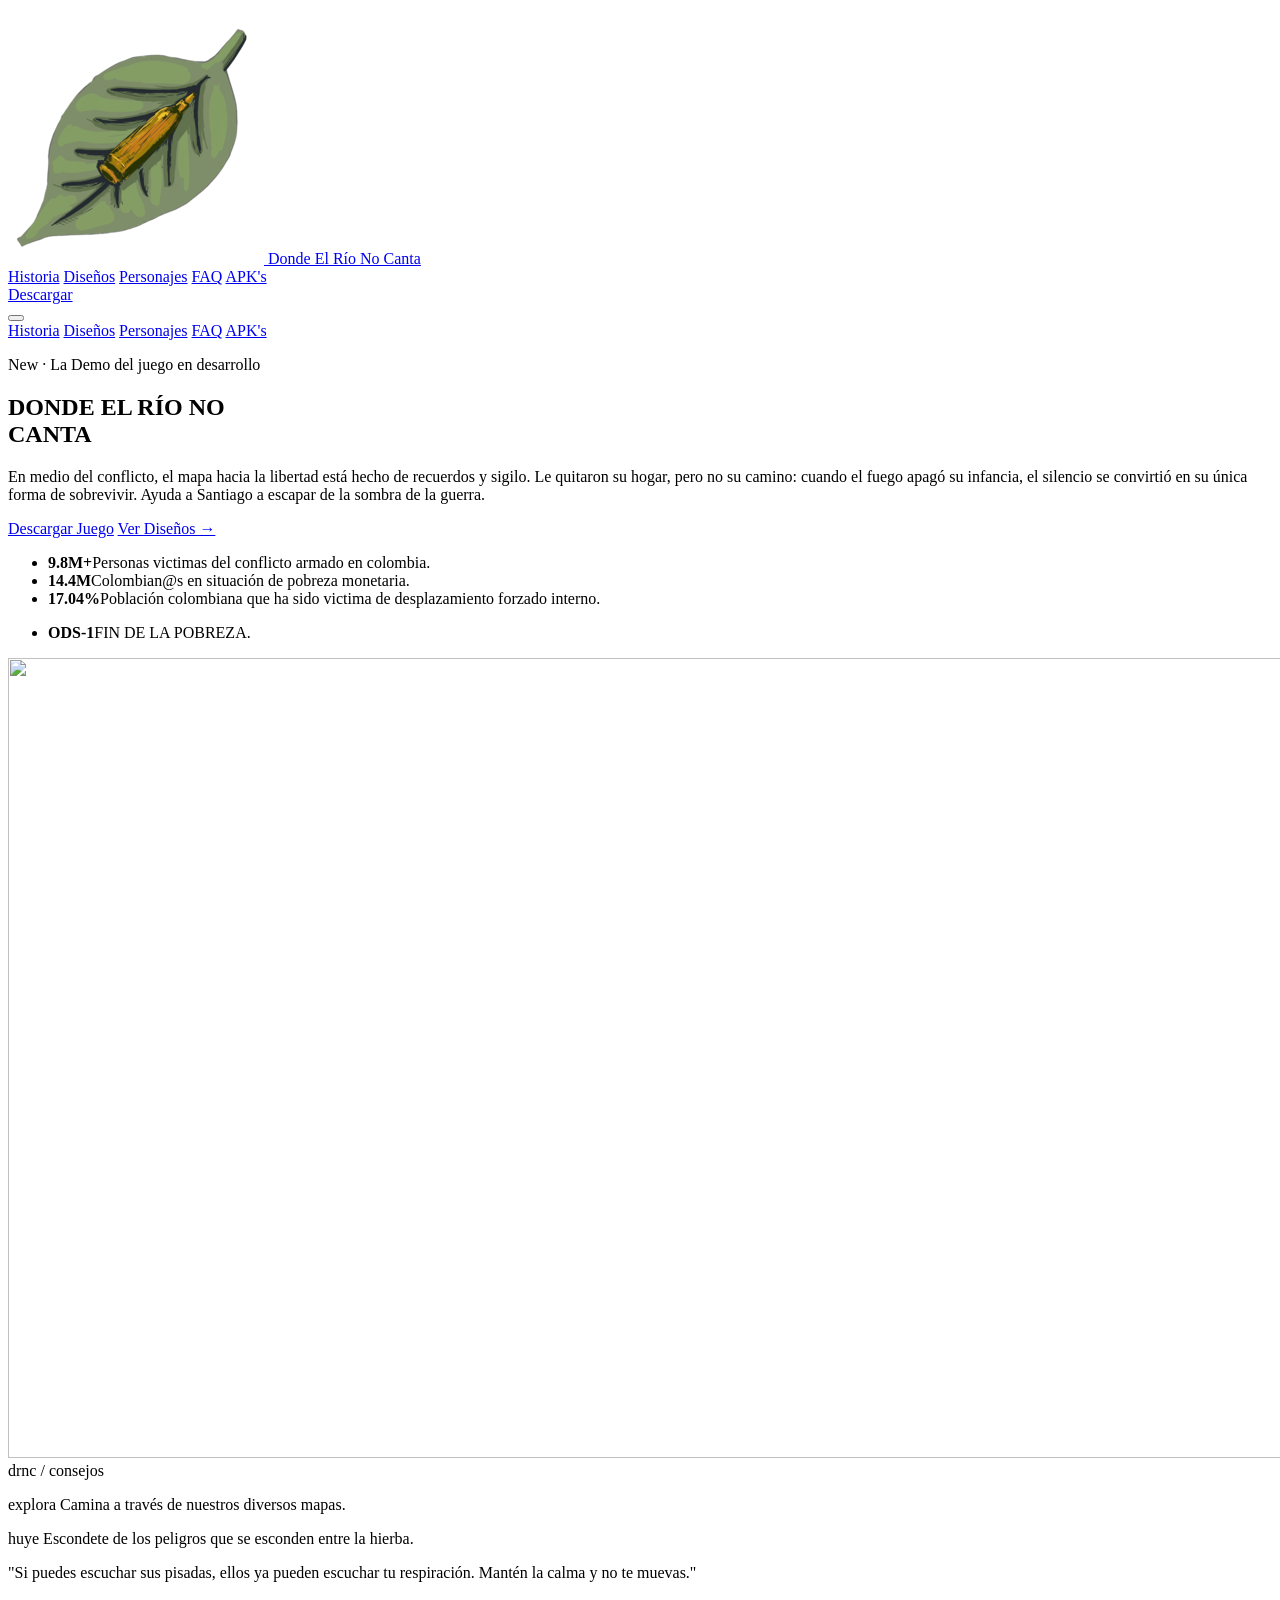
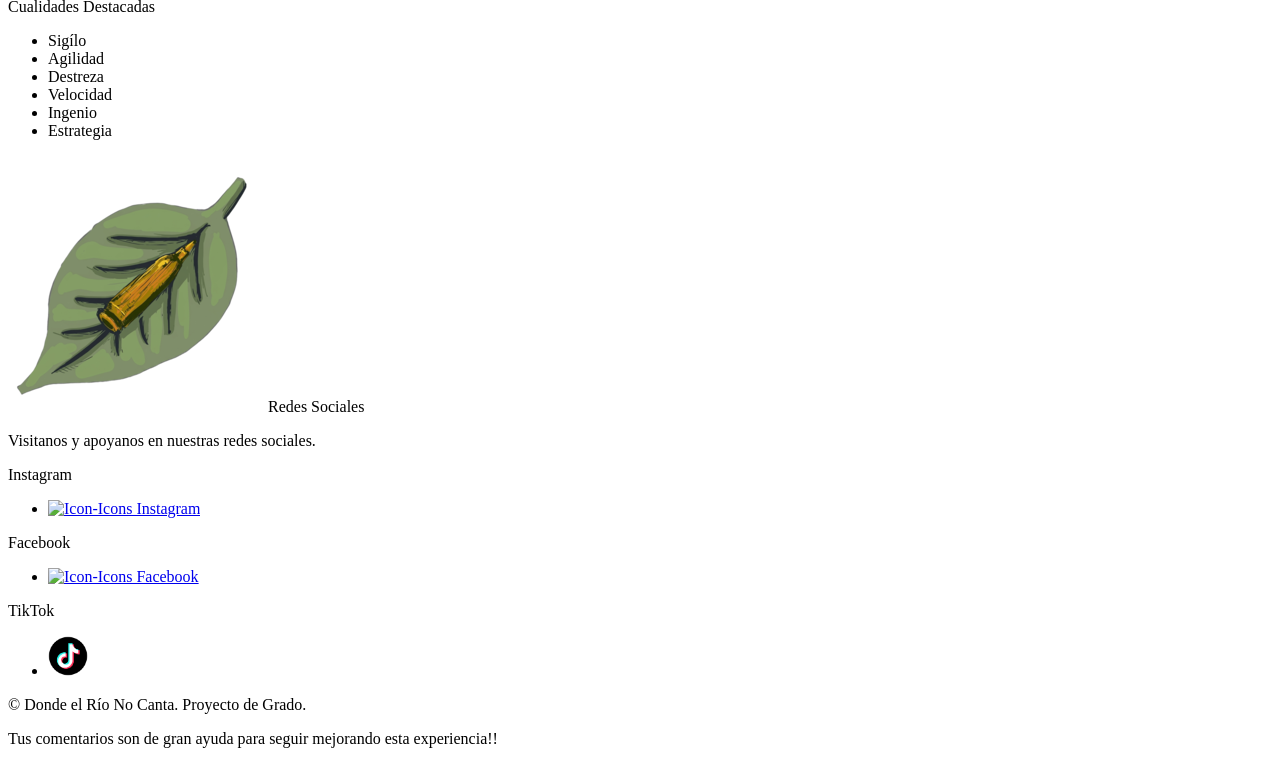
==== index.html @ 15a96696 "Update index.html" ====
<!DOCTYPE html>
<html lang="es">
<head>
  <meta charset="UTF-8">
  <meta name="viewport" content="width=device-width, initial-scale=1.0">
  <meta http-equiv="refresh" content="0; url=Html/Main.html">
  <title>Iniciando proyecto...</title>
  <script>
    window.location.replace("Html/Main.html");
  </script>
</head>
<body>
  <p>Iniciando el proyecto... Si no se abre automáticamente,
    <a href="Html/Main.html">haz clic aquí</a>.
  </p>
</body>
</html>
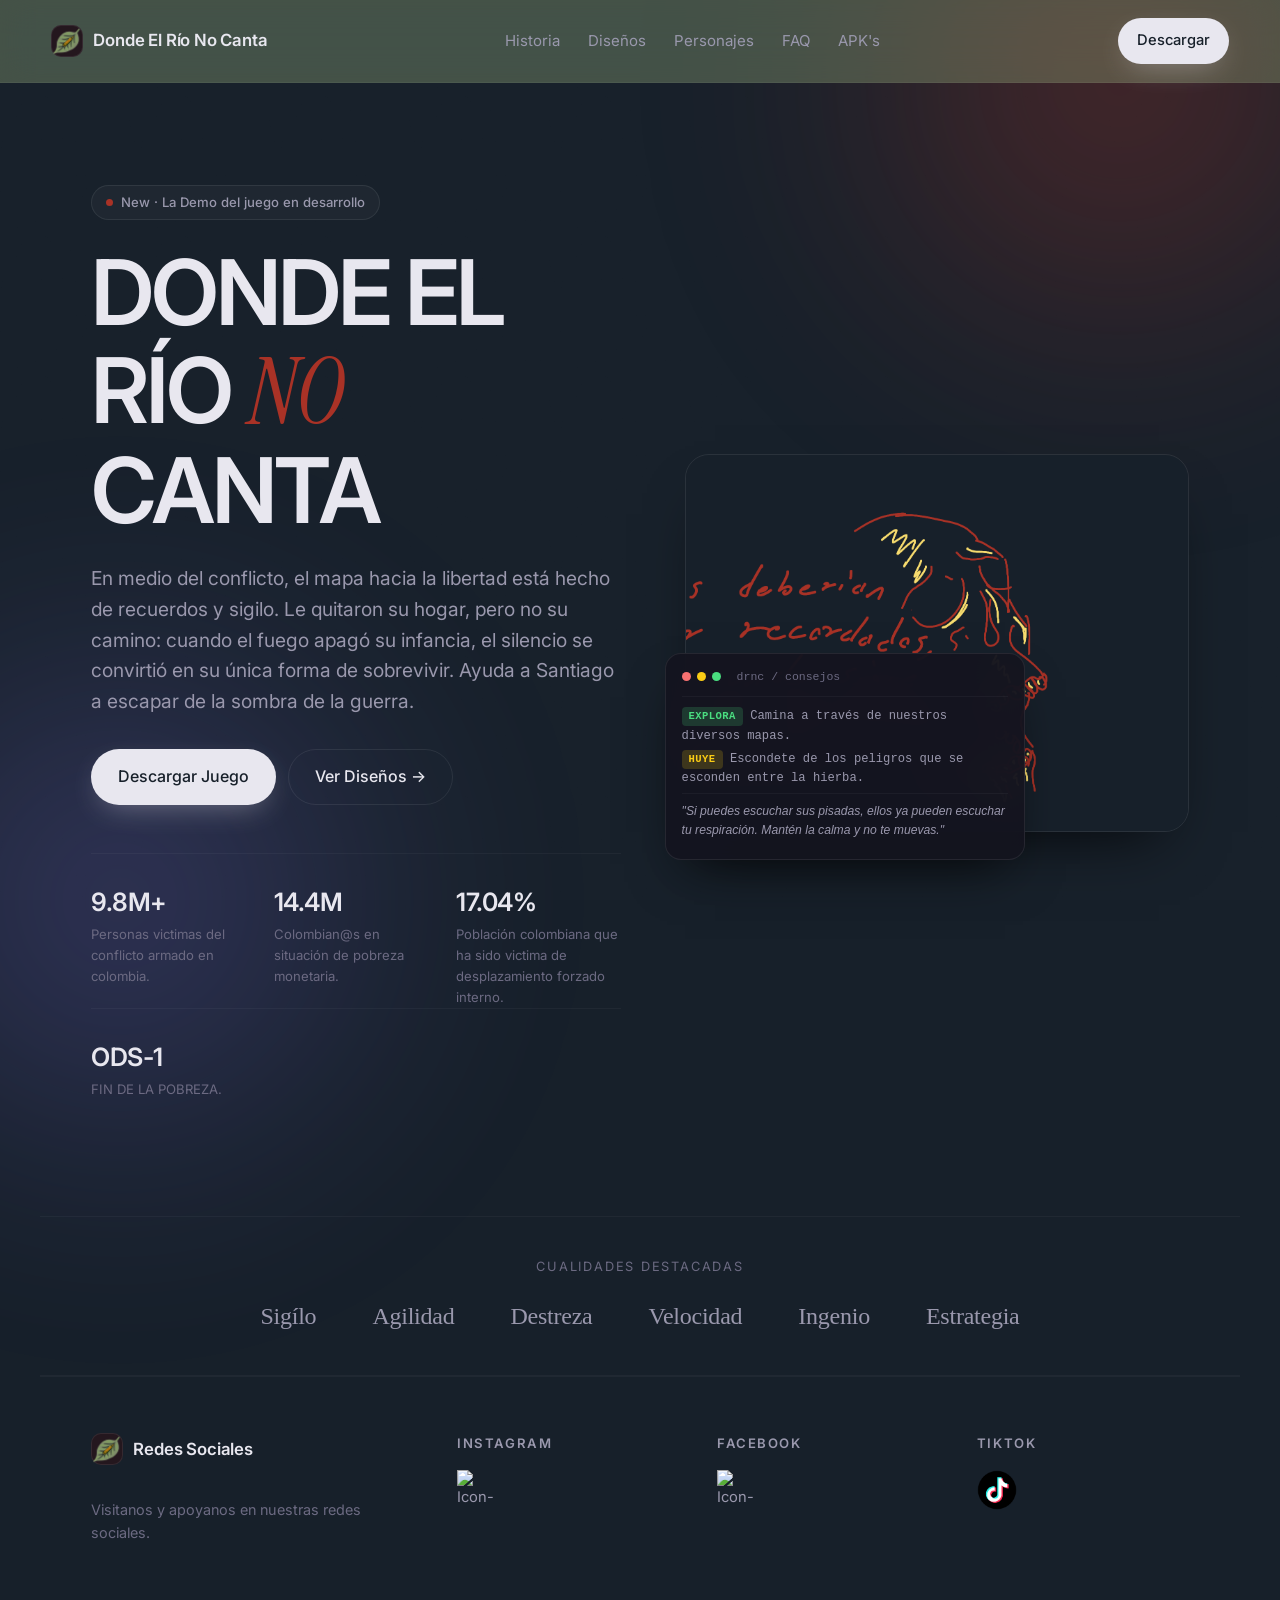
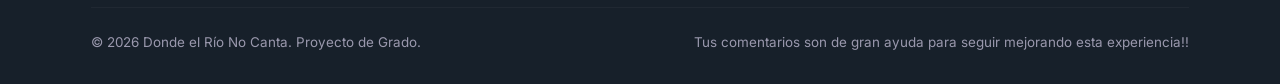
==== commit 6897a254: "Create index.html" ====
--- a/index.html
+++ b/index.html
@@ -1,17 +1,12 @@
 <!DOCTYPE html>
 <html lang="es">
 <head>
-  <meta charset="UTF-8">
-  <meta name="viewport" content="width=device-width, initial-scale=1.0">
-  <meta http-equiv="refresh" content="0; url=Html/Main.html">
-  <title>Iniciando proyecto...</title>
-  <script>
-    window.location.replace("Html/Main.html");
-  </script>
+    <meta charset="UTF-8">
+    <meta name="viewport" content="width=device-width, initial-scale=1.0">
+    <meta http-equiv="refresh" content="0; url=Main.html">
+    <title>Donde El Río No Canta</title>
 </head>
 <body>
-  <p>Iniciando el proyecto... Si no se abre automáticamente,
-    <a href="Html/Main.html">haz clic aquí</a>.
-  </p>
+    <p>Redirigiendo a <a href="Main.html">Donde El Río No Canta</a>...</p>
 </body>
 </html>
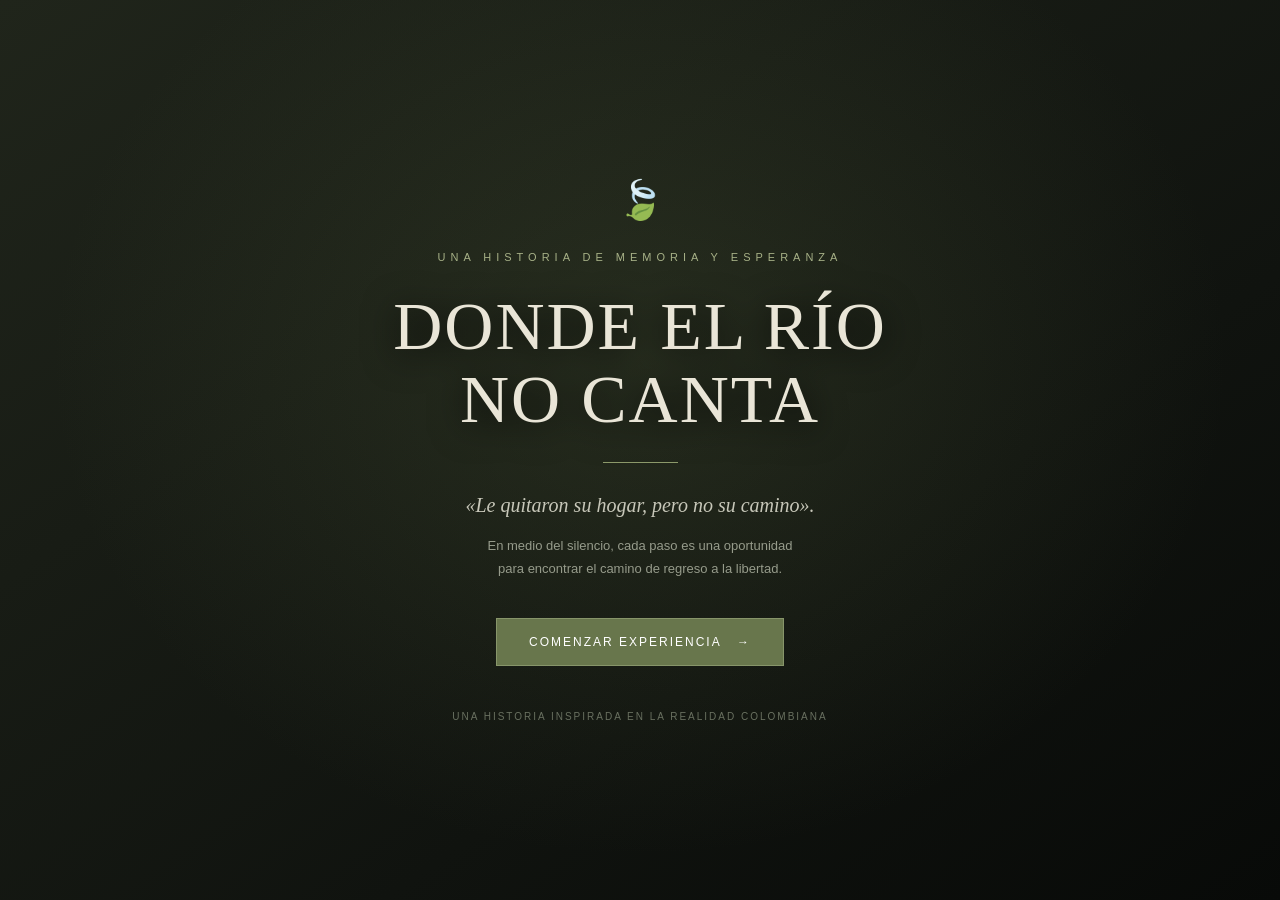
==== commit 378c0f2e: "Update index.html" ====
--- a/index.html
+++ b/index.html
@@ -1,12 +1,186 @@
+
 <!DOCTYPE html>
 <html lang="es">
 <head>
     <meta charset="UTF-8">
     <meta name="viewport" content="width=device-width, initial-scale=1.0">
-    <meta http-equiv="refresh" content="0; url=Main.html">
-    <title>Donde El Río No Canta</title>
+    <meta name="theme-color" content="#101610">
+    <title>Donde El Río No Canta | Inicio</title>
+
+    <style>
+        * {
+            margin: 0;
+            padding: 0;
+            box-sizing: border-box;
+        }
+
+        body {
+            min-height: 100vh;
+            font-family: Georgia, "Times New Roman", serif;
+            background:
+                radial-gradient(
+                    ellipse at 50% 40%,
+                    rgba(91, 105, 65, 0.25),
+                    transparent 65%
+                ),
+                linear-gradient(145deg, #20251b, #10130f 65%, #080a08);
+            color: #e9e5d7;
+            display: flex;
+            align-items: center;
+            justify-content: center;
+            overflow: hidden;
+        }
+
+        /* Textura decorativa */
+        body::before {
+            content: "";
+            position: fixed;
+            inset: 0;
+            pointer-events: none;
+            opacity: 0.16;
+            background-image:
+                repeating-linear-gradient(
+                    0deg,
+                    transparent,
+                    transparent 3px,
+                    rgba(255,255,255,0.025) 4px
+                );
+        }
+
+        .intro {
+            width: min(900px, 90%);
+            text-align: center;
+            padding: 55px 20px;
+            animation: aparecer 1.5s ease both;
+        }
+
+        .leaf {
+            font-size: 38px;
+            margin-bottom: 24px;
+            display: inline-block;
+            animation: flotar 4s ease-in-out infinite;
+            filter: grayscale(0.3);
+        }
+
+        .eyebrow {
+            color: #a7b187;
+            font-family: Arial, sans-serif;
+            font-size: 11px;
+            letter-spacing: 5px;
+            line-height: 2;
+            margin-bottom: 22px;
+        }
+
+        h1 {
+            font-size: clamp(35px, 7vw, 68px);
+            line-height: 1.08;
+            font-weight: normal;
+            letter-spacing: 2px;
+            margin-bottom: 25px;
+            text-shadow: 0 5px 35px #000;
+        }
+
+        .line {
+            width: 75px;
+            height: 1px;
+            background: #8d9a6b;
+            margin: 0 auto 25px;
+        }
+
+        .quote {
+            color: #c7c7b9;
+            font-size: clamp(16px, 2.5vw, 20px);
+            font-style: italic;
+            line-height: 1.7;
+            margin-bottom: 12px;
+        }
+
+        .description {
+            color: #969b8b;
+            font-family: Arial, sans-serif;
+            font-size: 13px;
+            line-height: 1.8;
+            margin-bottom: 38px;
+        }
+
+        .start {
+            display: inline-block;
+            padding: 16px 32px;
+            background: #68764c;
+            border: 1px solid #87956a;
+            color: #fff;
+            text-decoration: none;
+            font-family: Arial, sans-serif;
+            font-size: 12px;
+            letter-spacing: 2px;
+            transition: 0.3s ease;
+        }
+
+        .start:hover {
+            background: #849363;
+            transform: translateY(-3px);
+            box-shadow: 0 8px 30px rgba(115, 135, 78, 0.2);
+        }
+
+        .footer {
+            margin-top: 45px;
+            color: #697060;
+            font-family: Arial, sans-serif;
+            font-size: 10px;
+            letter-spacing: 2px;
+        }
+
+        @keyframes aparecer {
+            from {
+                opacity: 0;
+                transform: translateY(20px);
+            }
+            to {
+                opacity: 1;
+                transform: translateY(0);
+            }
+        }
+
+        @keyframes flotar {
+            0%, 100% { transform: translateY(0) rotate(-5deg); }
+            50% { transform: translateY(-8px) rotate(5deg); }
+        }
+
+        @media (prefers-reduced-motion: reduce) {
+            *, *::before, *::after {
+                animation: none !important;
+                transition: none !important;
+            }
+        }
+    </style>
 </head>
+
 <body>
-    <p>Redirigiendo a <a href="Main.html">Donde El Río No Canta</a>...</p>
+    <main class="intro">
+        <div class="leaf" aria-hidden="true">🍃</div>
+
+        <p class="eyebrow">UNA HISTORIA DE MEMORIA Y ESPERANZA</p>
+
+        <h1>DONDE EL RÍO<br>NO CANTA</h1>
+
+        <div class="line"></div>
+
+        <p class="quote">
+            «Le quitaron su hogar, pero no su camino».
+        </p>
+
+        <p class="description">
+            En medio del silencio, cada paso es una oportunidad<br>
+            para encontrar el camino de regreso a la libertad.
+        </p>
+
+        <a class="start" href="Main.html">
+            COMENZAR EXPERIENCIA &nbsp; →
+        </a>
+
+        <p class="footer">
+            UNA HISTORIA INSPIRADA EN LA REALIDAD COLOMBIANA
+        </p>
+    </main>
 </body>
 </html>
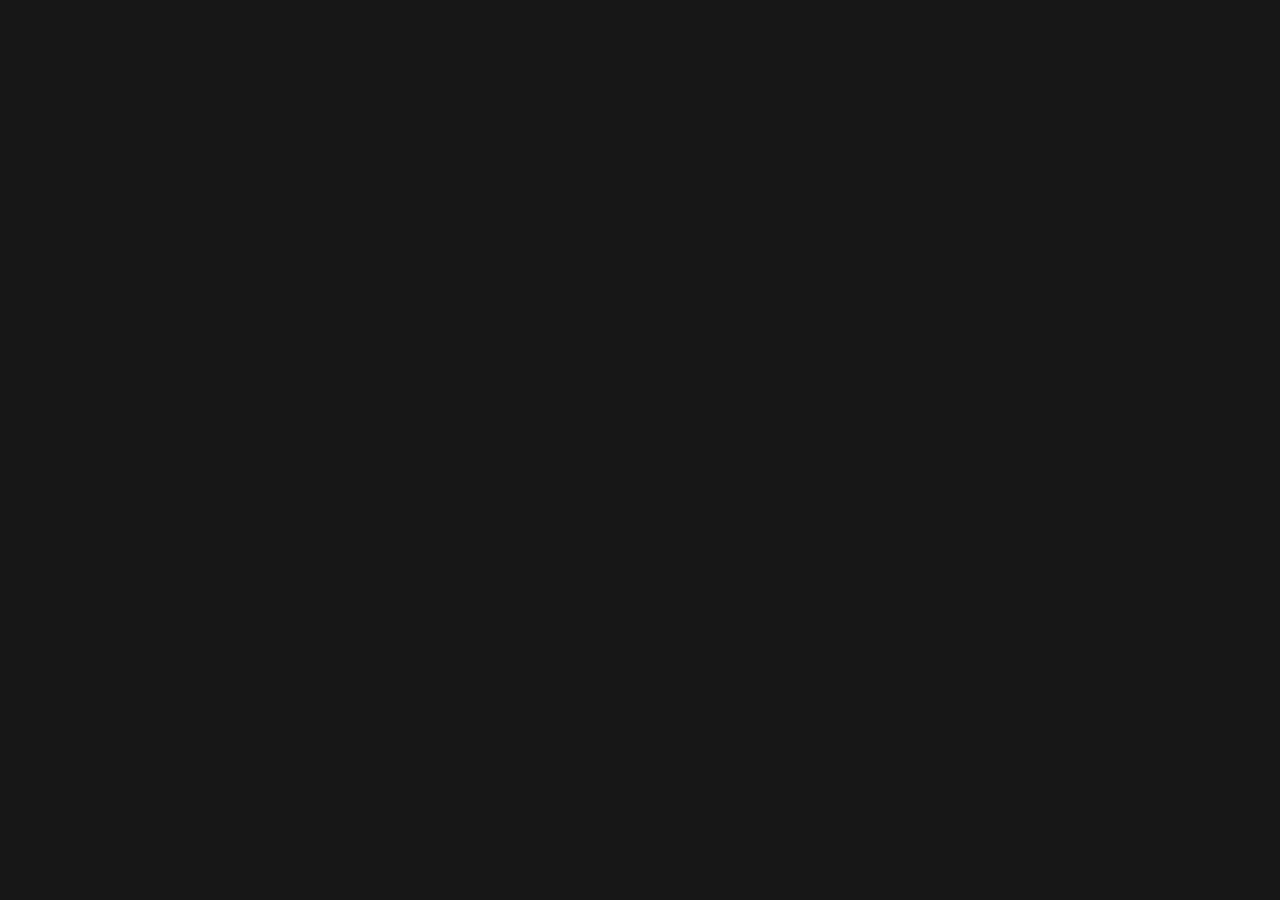
==== commit a145bdaa: "Update index.html" ====
--- a/index.html
+++ b/index.html
@@ -1,11 +1,11 @@
-
+```html
 <!DOCTYPE html>
 <html lang="es">
 <head>
     <meta charset="UTF-8">
     <meta name="viewport" content="width=device-width, initial-scale=1.0">
-    <meta name="theme-color" content="#101610">
-    <title>Donde El Río No Canta | Inicio</title>
+
+    <title>Donde El Río No Canta</title>
 
     <style>
         * {
@@ -15,125 +15,54 @@
         }
 
         body {
+            background: #171717;
+            color: #E5E5E5;
+            font-family: Georgia, "Times New Roman", serif;
             min-height: 100vh;
-            font-family: Georgia, "Times New Roman", serif;
-            background:
-                radial-gradient(
-                    ellipse at 50% 40%,
-                    rgba(91, 105, 65, 0.25),
-                    transparent 65%
-                ),
-                linear-gradient(145deg, #20251b, #10130f 65%, #080a08);
-            color: #e9e5d7;
             display: flex;
+            justify-content: center;
             align-items: center;
-            justify-content: center;
             overflow: hidden;
+
+            opacity: 0;
+            animation: aparecer 0.5s ease forwards;
         }
 
-        /* Textura decorativa */
-        body::before {
-            content: "";
-            position: fixed;
-            inset: 0;
-            pointer-events: none;
-            opacity: 0.16;
-            background-image:
-                repeating-linear-gradient(
-                    0deg,
-                    transparent,
-                    transparent 3px,
-                    rgba(255,255,255,0.025) 4px
-                );
-        }
-
-        .intro {
-            width: min(900px, 90%);
+        .pantalla {
             text-align: center;
-            padding: 55px 20px;
-            animation: aparecer 1.5s ease both;
-        }
-
-        .leaf {
-            font-size: 38px;
-            margin-bottom: 24px;
-            display: inline-block;
-            animation: flotar 4s ease-in-out infinite;
-            filter: grayscale(0.3);
-        }
-
-        .eyebrow {
-            color: #a7b187;
-            font-family: Arial, sans-serif;
-            font-size: 11px;
-            letter-spacing: 5px;
-            line-height: 2;
-            margin-bottom: 22px;
+            padding: 25px;
+            animation: revelar 0.8s ease forwards;
         }
 
         h1 {
-            font-size: clamp(35px, 7vw, 68px);
-            line-height: 1.08;
+            font-size: clamp(2rem, 6vw, 4.5rem);
             font-weight: normal;
-            letter-spacing: 2px;
-            margin-bottom: 25px;
-            text-shadow: 0 5px 35px #000;
+            letter-spacing: 3px;
+            line-height: 1.3;
+            color: #D6D0CC;
+            text-shadow: 0 0 25px rgba(190, 45, 45, 0.15);
         }
 
-        .line {
-            width: 75px;
-            height: 1px;
-            background: #8d9a6b;
-            margin: 0 auto 25px;
+        .separador {
+            width: 80px;
+            height: 2px;
+            background: #A83232;
+            margin: 25px auto 0;
+            animation: expandir 0.8s ease forwards;
         }
 
-        .quote {
-            color: #c7c7b9;
-            font-size: clamp(16px, 2.5vw, 20px);
-            font-style: italic;
-            line-height: 1.7;
-            margin-bottom: 12px;
-        }
-
-        .description {
-            color: #969b8b;
-            font-family: Arial, sans-serif;
-            font-size: 13px;
-            line-height: 1.8;
-            margin-bottom: 38px;
-        }
-
-        .start {
-            display: inline-block;
-            padding: 16px 32px;
-            background: #68764c;
-            border: 1px solid #87956a;
-            color: #fff;
-            text-decoration: none;
-            font-family: Arial, sans-serif;
-            font-size: 12px;
-            letter-spacing: 2px;
-            transition: 0.3s ease;
-        }
-
-        .start:hover {
-            background: #849363;
-            transform: translateY(-3px);
-            box-shadow: 0 8px 30px rgba(115, 135, 78, 0.2);
-        }
-
-        .footer {
-            margin-top: 45px;
-            color: #697060;
-            font-family: Arial, sans-serif;
-            font-size: 10px;
-            letter-spacing: 2px;
+        body.salir {
+            animation: desaparecer 0.5s ease forwards;
         }
 
         @keyframes aparecer {
+            to { opacity: 1; }
+        }
+
+        @keyframes revelar {
             from {
                 opacity: 0;
-                transform: translateY(20px);
+                transform: translateY(12px);
             }
             to {
                 opacity: 1;
@@ -141,46 +70,34 @@
             }
         }
 
-        @keyframes flotar {
-            0%, 100% { transform: translateY(0) rotate(-5deg); }
-            50% { transform: translateY(-8px) rotate(5deg); }
+        @keyframes expandir {
+            from { width: 0; }
+            to { width: 80px; }
         }
 
-        @media (prefers-reduced-motion: reduce) {
-            *, *::before, *::after {
-                animation: none !important;
-                transition: none !important;
-            }
+        @keyframes desaparecer {
+            to { opacity: 0; }
         }
     </style>
 </head>
 
 <body>
-    <main class="intro">
-        <div class="leaf" aria-hidden="true">🍃</div>
+    <main class="pantalla">
+        <h1>Donde El Río<br>No Canta</h1>
+        <div class="separador"></div>
+    </main>
 
-        <p class="eyebrow">UNA HISTORIA DE MEMORIA Y ESPERANZA</p>
+    <script>
+        // Tiempo de espera antes de entrar al juego
+        setTimeout(() => {
+            document.body.classList.add("salir");
 
-        <h1>DONDE EL RÍO<br>NO CANTA</h1>
+            setTimeout(() => {
+                window.location.href = "Html/Main.html";
+            }, 500);
 
-        <div class="line"></div>
-
-        <p class="quote">
-            «Le quitaron su hogar, pero no su camino».
-        </p>
-
-        <p class="description">
-            En medio del silencio, cada paso es una oportunidad<br>
-            para encontrar el camino de regreso a la libertad.
-        </p>
-
-        <a class="start" href="Main.html">
-            COMENZAR EXPERIENCIA &nbsp; →
-        </a>
-
-        <p class="footer">
-            UNA HISTORIA INSPIRADA EN LA REALIDAD COLOMBIANA
-        </p>
-    </main>
+        }, 1000);
+    </script>
 </body>
 </html>
+```
